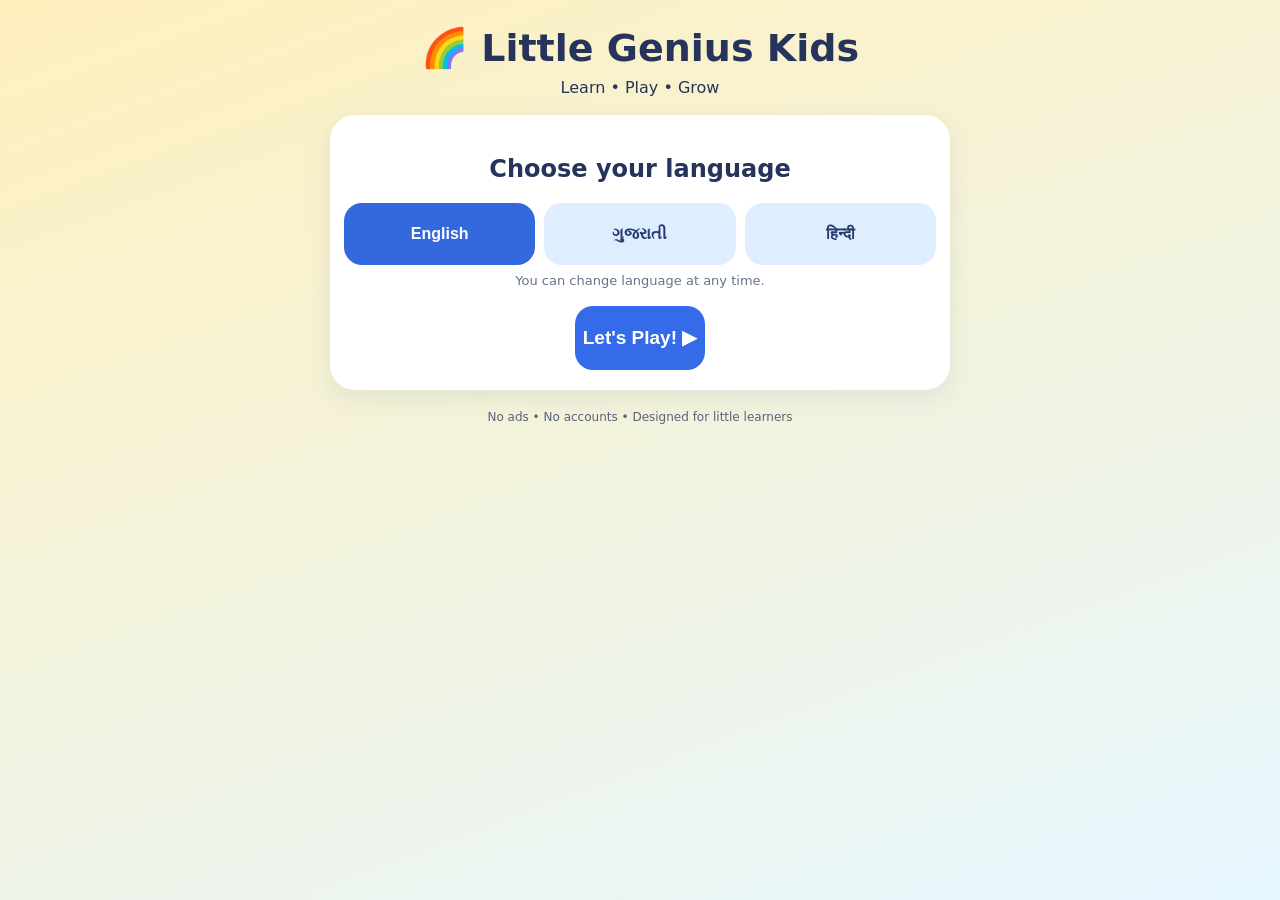
==== index.html @ 5a2c1adf "Add files via upload" ====
<!doctype html><html lang="en"><head><meta charset="utf-8"><meta name="viewport" content="width=device-width,initial-scale=1,viewport-fit=cover"><meta name="theme-color" content="#fff2cf"><meta name="description" content="Ad-free trilingual preschool learning games"><link rel="manifest" href="./manifest.webmanifest"><link rel="icon" href="./icons/icon-192.png"><title>Little Genius Kids</title><style>
:root{font-family:system-ui,-apple-system,'Noto Sans Gujarati','Noto Sans Devanagari',sans-serif;color:#26345b;background:#fff2cf}*{box-sizing:border-box}body{margin:0;min-height:100dvh;background:linear-gradient(160deg,#fff0bd,#e6f6ff)}main{max-width:650px;margin:auto;padding:18px 15px 42px;text-align:center}h1{font-size:clamp(25px,7vw,38px);margin:8px 0}p{margin:8px 0 18px}.panel{background:#fff;border-radius:25px;padding:20px 14px;box-shadow:0 8px 24px #4c64801c;margin:15px 0}.grid{display:grid;grid-template-columns:repeat(2,minmax(0,1fr));gap:12px}.langs{display:grid;grid-template-columns:repeat(3,minmax(0,1fr));gap:9px}button{border:0;border-radius:18px;min-height:64px;padding:12px 8px;font-size:19px;font-weight:750;background:#dfeeff;color:#243b6b;touch-action:manipulation;cursor:pointer}button:focus-visible{outline:4px solid #f59e0b}button:active{transform:scale(.97)}.lang{font-size:16px;min-height:62px}.selected{background:#3468dd;color:white}.category{background:#e8f7ec}.emoji{display:block;font-size:40px;margin-bottom:7px}.answer{min-height:105px;background:#f4f7ff;font-size:32px;overflow-wrap:anywhere}.answer.correct{background:#bbf7d0}.answer.wrong{background:#ffe4e6}.small{min-height:44px;font-size:15px;padding:9px 14px}.primary{background:#356be8;color:white}.hidden{display:none!important}.row{display:flex;justify-content:space-between;gap:10px;align-items:center}.question{font-size:clamp(23px,6vw,32px);margin:12px 0 18px}.feedback{font-size:21px;font-weight:800;min-height:36px;margin-top:14px}.muted{color:#64748b;font-size:13px}.pill{background:#fff1ad;border-radius:18px;padding:8px 12px;font-weight:800}#speech{background:#e8e7ff}#menu button{min-height:110px}#answers button{line-height:1.3}.symbol{font-size:64px;min-height:84px}footer{font-size:12px;color:#58627b;margin-top:20px}@media(prefers-reduced-motion:no-preference){button{transition:transform .1s}} </style></head><body><main><h1>🌈 Little Genius Kids</h1><p id="subtitle">Learn • Play • Grow</p><section class="panel" id="language-screen"><h2 id="choose-title">Choose your language</h2><div class="langs"><button class="lang selected" data-lang="en">English</button><button class="lang" data-lang="gu">ગુજરાતી</button><button class="lang" data-lang="hi">हिन्दी</button></div><p class="muted" id="lang-note">You can change language at any time.</p><button class="primary" id="begin">Let's Play! ▶</button></section><section class="panel hidden" id="menu"><div class="row"><button class="small" id="change-lang">🌍 Language</button><span class="pill">⭐ <span id="stars-menu">0</span></span></div><h2 id="pick-title">Choose a game</h2><div class="grid" id="categories"></div></section><section class="panel hidden" id="game"><div class="row"><button class="small" id="back">← Games</button><span class="pill">⭐ <span id="stars">0</span></span><span id="progress" class="muted"></span></div><div id="symbol" class="symbol" aria-hidden="true"></div><h2 class="question" id="question"></h2><button class="small" id="speech">🔊 Listen</button><div class="grid" id="answers" style="margin-top:18px"></div><div id="feedback" class="feedback" role="status" aria-live="polite"></div><button id="next" class="primary hidden">Next ➜</button></section><footer>No ads • No accounts • Designed for little learners</footer></main><script src="./app.js" defer></script></body></html>
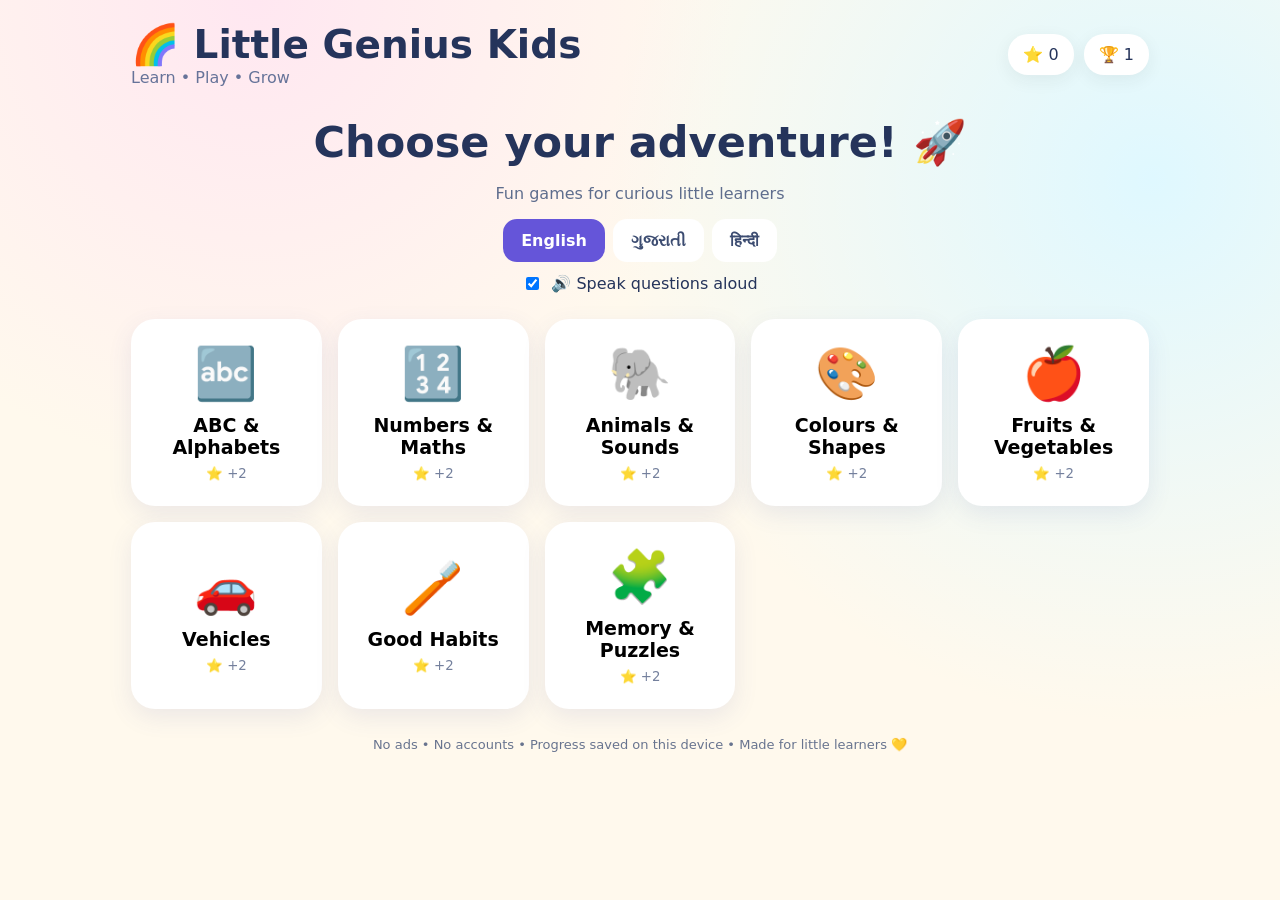
==== commit 5e388bf9: "Add files via upload" ====
--- a/index.html
+++ b/index.html
@@ -1,2 +1,3 @@
-<!doctype html><html lang="en"><head><meta charset="utf-8"><meta name="viewport" content="width=device-width,initial-scale=1,viewport-fit=cover"><meta name="theme-color" content="#fff2cf"><meta name="description" content="Ad-free trilingual preschool learning games"><link rel="manifest" href="./manifest.webmanifest"><link rel="icon" href="./icons/icon-192.png"><title>Little Genius Kids</title><style>
-:root{font-family:system-ui,-apple-system,'Noto Sans Gujarati','Noto Sans Devanagari',sans-serif;color:#26345b;background:#fff2cf}*{box-sizing:border-box}body{margin:0;min-height:100dvh;background:linear-gradient(160deg,#fff0bd,#e6f6ff)}main{max-width:650px;margin:auto;padding:18px 15px 42px;text-align:center}h1{font-size:clamp(25px,7vw,38px);margin:8px 0}p{margin:8px 0 18px}.panel{background:#fff;border-radius:25px;padding:20px 14px;box-shadow:0 8px 24px #4c64801c;margin:15px 0}.grid{display:grid;grid-template-columns:repeat(2,minmax(0,1fr));gap:12px}.langs{display:grid;grid-template-columns:repeat(3,minmax(0,1fr));gap:9px}button{border:0;border-radius:18px;min-height:64px;padding:12px 8px;font-size:19px;font-weight:750;background:#dfeeff;color:#243b6b;touch-action:manipulation;cursor:pointer}button:focus-visible{outline:4px solid #f59e0b}button:active{transform:scale(.97)}.lang{font-size:16px;min-height:62px}.selected{background:#3468dd;color:white}.category{background:#e8f7ec}.emoji{display:block;font-size:40px;margin-bottom:7px}.answer{min-height:105px;background:#f4f7ff;font-size:32px;overflow-wrap:anywhere}.answer.correct{background:#bbf7d0}.answer.wrong{background:#ffe4e6}.small{min-height:44px;font-size:15px;padding:9px 14px}.primary{background:#356be8;color:white}.hidden{display:none!important}.row{display:flex;justify-content:space-between;gap:10px;align-items:center}.question{font-size:clamp(23px,6vw,32px);margin:12px 0 18px}.feedback{font-size:21px;font-weight:800;min-height:36px;margin-top:14px}.muted{color:#64748b;font-size:13px}.pill{background:#fff1ad;border-radius:18px;padding:8px 12px;font-weight:800}#speech{background:#e8e7ff}#menu button{min-height:110px}#answers button{line-height:1.3}.symbol{font-size:64px;min-height:84px}footer{font-size:12px;color:#58627b;margin-top:20px}@media(prefers-reduced-motion:no-preference){button{transition:transform .1s}} </style></head><body><main><h1>🌈 Little Genius Kids</h1><p id="subtitle">Learn • Play • Grow</p><section class="panel" id="language-screen"><h2 id="choose-title">Choose your language</h2><div class="langs"><button class="lang selected" data-lang="en">English</button><button class="lang" data-lang="gu">ગુજરાતી</button><button class="lang" data-lang="hi">हिन्दी</button></div><p class="muted" id="lang-note">You can change language at any time.</p><button class="primary" id="begin">Let's Play! ▶</button></section><section class="panel hidden" id="menu"><div class="row"><button class="small" id="change-lang">🌍 Language</button><span class="pill">⭐ <span id="stars-menu">0</span></span></div><h2 id="pick-title">Choose a game</h2><div class="grid" id="categories"></div></section><section class="panel hidden" id="game"><div class="row"><button class="small" id="back">← Games</button><span class="pill">⭐ <span id="stars">0</span></span><span id="progress" class="muted"></span></div><div id="symbol" class="symbol" aria-hidden="true"></div><h2 class="question" id="question"></h2><button class="small" id="speech">🔊 Listen</button><div class="grid" id="answers" style="margin-top:18px"></div><div id="feedback" class="feedback" role="status" aria-live="polite"></div><button id="next" class="primary hidden">Next ➜</button></section><footer>No ads • No accounts • Designed for little learners</footer></main><script src="./app.js" defer></script></body></html>
+<!doctype html><html lang="en"><head><meta charset="utf-8"><meta name="viewport" content="width=device-width,initial-scale=1,viewport-fit=cover"><meta name="theme-color" content="#6956d9"><meta name="description" content="Little Genius Kids: playful learning in English, Gujarati and Hindi"><link rel="manifest" href="./manifest.webmanifest"><link rel="icon" href="./icons/icon-192.png"><link rel="apple-touch-icon" href="./icons/icon-192.png"><title>Little Genius Kids 🌈</title><style>
+:root{font-family:system-ui,-apple-system,sans-serif;color:#25345b;background:#fff9ed}*{box-sizing:border-box}body{margin:0;background:radial-gradient(circle at 20% 0%,#ffe7f1,transparent 35%),radial-gradient(circle at 90% 20%,#dff8ff,transparent 40%),#fff9ed;min-height:100vh}button,select{font:inherit}button{cursor:pointer;border:0}button:focus-visible{outline:4px solid #fcae37;outline-offset:3px}.wrap{max-width:1050px;margin:auto;padding:22px 16px 55px}.top{display:flex;justify-content:space-between;align-items:center;gap:12px;flex-wrap:wrap}.brand{font-weight:900;font-size:clamp(25px,5vw,39px)}.tag{color:#667399}.pill{background:white;border-radius:20px;padding:11px 15px;box-shadow:0 5px 18px #3331}.hero{text-align:center;margin:30px auto 26px}.hero h1{font-size:clamp(27px,5vw,43px);margin:12px 0}.hero p{color:#5e6d8d}.languages{display:flex;gap:8px;flex-wrap:wrap;justify-content:center}.lang{border-radius:14px;padding:12px 18px;background:#fff;color:#3c4c71;font-weight:800}.lang.active{background:#6555d9;color:white}.cards{display:grid;grid-template-columns:repeat(auto-fit,minmax(180px,1fr));gap:16px}.card{background:white;border-radius:24px;padding:23px 14px;box-shadow:0 8px 25px #4451a31a;text-align:center;border:2px solid transparent;transition:transform .15s}.card:hover{transform:translateY(-3px);border-color:#c7bfff}.emoji{font-size:51px;display:block;margin-bottom:10px}.card strong{font-size:19px;display:block}.card small{color:#74809d;display:block;margin-top:8px}.panel{max-width:700px;margin:25px auto;background:white;border-radius:28px;padding:clamp(18px,4vw,32px);box-shadow:0 12px 35px #384a8e20;text-align:center}.question{font-size:clamp(22px,4vw,31px);font-weight:850;margin:18px 0}.choices{display:grid;grid-template-columns:repeat(2,minmax(0,1fr));gap:12px}.choice{min-height:90px;padding:12px;border-radius:18px;background:#f1f4ff;color:#26365c;font-size:clamp(18px,3vw,25px);font-weight:750}.choice:disabled{opacity:.7}.choice.correct{background:#c8f7db}.choice.wrong{background:#ffd5d5}.primary{background:#6657da;color:white;border-radius:15px;padding:13px 22px;font-weight:800}.secondary{background:#e8e7fa;color:#3b3683;border-radius:15px;padding:12px 18px;font-weight:800}.actions{display:flex;gap:10px;justify-content:center;flex-wrap:wrap;margin-top:20px}.feedback{min-height:36px;font-weight:850;font-size:20px;margin:15px 0}.progress{height:12px;background:#e9eaf4;border-radius:15px;overflow:hidden}.bar{height:100%;background:linear-gradient(90deg,#7f75ef,#ffbc59);transition:width .2s}.stats{display:flex;gap:10px;justify-content:center;flex-wrap:wrap}.hide{display:none!important}.memory{display:grid;grid-template-columns:repeat(4,1fr);gap:10px}.tile{height:95px;border-radius:15px;background:#dedaff;font-size:37px}.tile.open{background:#fff2c6}.footer{text-align:center;margin-top:28px;color:#68748f;font-size:13px}.toggle{display:flex;justify-content:center;align-items:center;gap:9px;margin-top:12px}@media(max-width:420px){.choices{grid-template-columns:1fr}.memory .tile{height:72px}.cards{grid-template-columns:repeat(2,minmax(0,1fr))}.card{padding:18px 8px}.emoji{font-size:40px}}
+</style></head><body><div class="wrap"><header class="top"><div><div class="brand">🌈 Little Genius Kids</div><div class="tag">Learn • Play • Grow</div></div><div class="stats"><span class="pill" id="stars">⭐ 0</span><span class="pill" id="level">🏆 1</span></div></header><section id="home"><div class="hero"><h1 id="welcome">Choose your adventure! 🚀</h1><p id="subtitle">Fun games for curious little learners</p><div class="languages"><button class="lang" data-lang="en">English</button><button class="lang" data-lang="gu">ગુજરાતી</button><button class="lang" data-lang="hi">हिन्दी</button></div><label class="toggle"><input type="checkbox" id="voice" checked><span id="voiceLabel">🔊 Speak questions aloud</span></label></div><div class="cards" id="cards"></div></section><section id="game" class="hide"><div class="actions"><button class="secondary" id="back">← Home</button><button class="secondary" id="speak">🔊 Listen</button></div><div class="panel"><div class="stats"><span class="pill" id="category"></span><span class="pill" id="round"></span></div><div class="progress" style="margin:18px 0"><div class="bar" id="bar"></div></div><div class="question" id="question"></div><div id="choices" class="choices"></div><div id="memory" class="memory hide"></div><div id="feedback" class="feedback" aria-live="polite"></div><div class="actions"><button id="next" class="primary hide">Next ➜</button></div></div></section><footer class="footer">No ads • No accounts • Progress saved on this device • Made for little learners 💛</footer></div><script src="./app.js" defer></script></body></html>
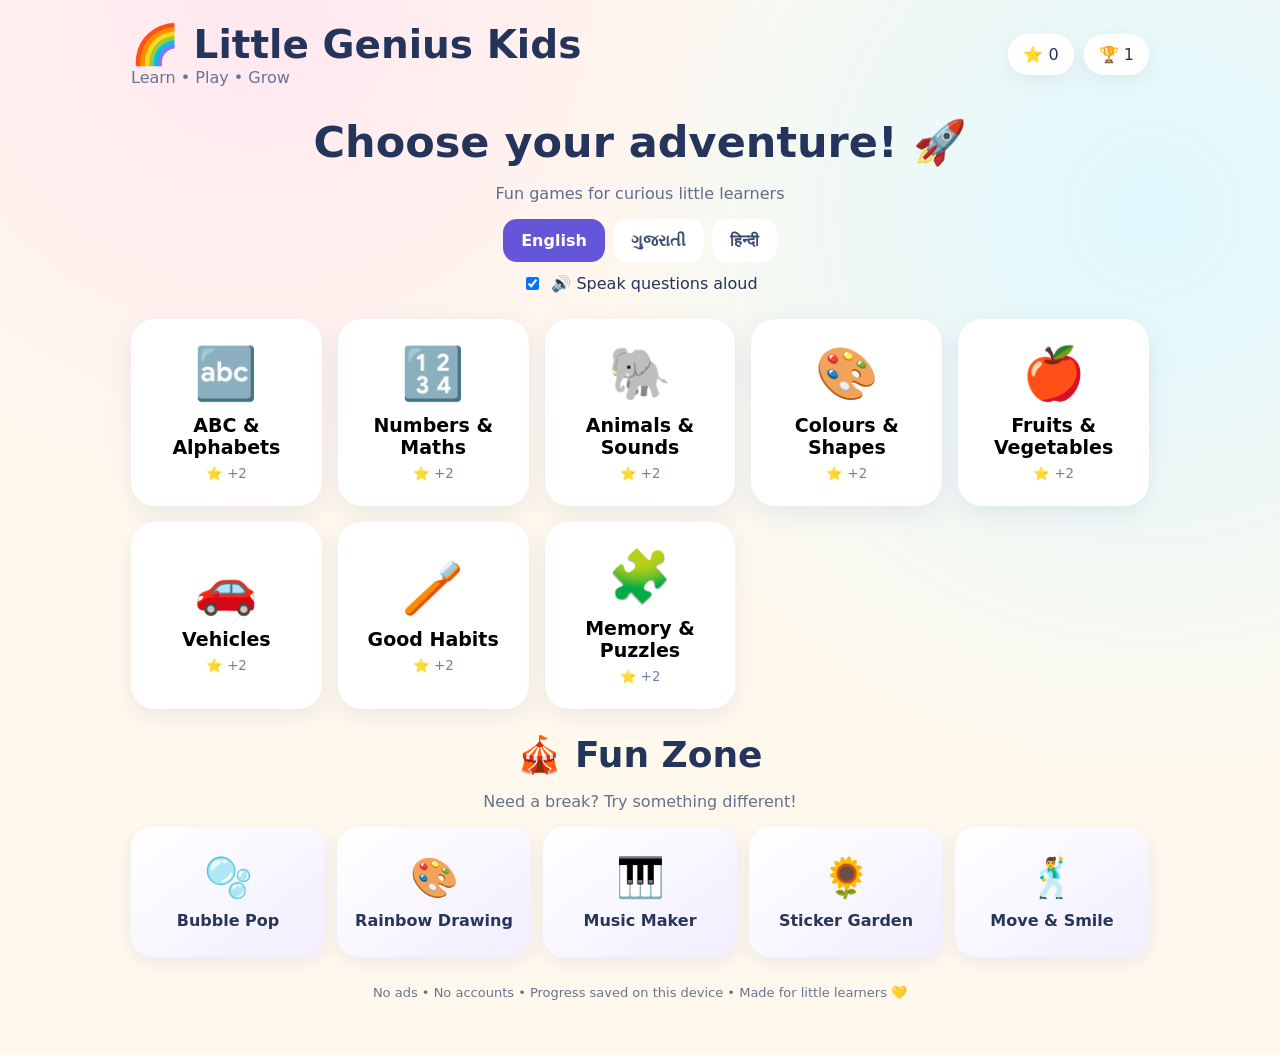
==== commit 4043c28a: "Add files via upload" ====
--- a/index.html
+++ b/index.html
@@ -1,3 +1,5 @@
 <!doctype html><html lang="en"><head><meta charset="utf-8"><meta name="viewport" content="width=device-width,initial-scale=1,viewport-fit=cover"><meta name="theme-color" content="#6956d9"><meta name="description" content="Little Genius Kids: playful learning in English, Gujarati and Hindi"><link rel="manifest" href="./manifest.webmanifest"><link rel="icon" href="./icons/icon-192.png"><link rel="apple-touch-icon" href="./icons/icon-192.png"><title>Little Genius Kids 🌈</title><style>
 :root{font-family:system-ui,-apple-system,sans-serif;color:#25345b;background:#fff9ed}*{box-sizing:border-box}body{margin:0;background:radial-gradient(circle at 20% 0%,#ffe7f1,transparent 35%),radial-gradient(circle at 90% 20%,#dff8ff,transparent 40%),#fff9ed;min-height:100vh}button,select{font:inherit}button{cursor:pointer;border:0}button:focus-visible{outline:4px solid #fcae37;outline-offset:3px}.wrap{max-width:1050px;margin:auto;padding:22px 16px 55px}.top{display:flex;justify-content:space-between;align-items:center;gap:12px;flex-wrap:wrap}.brand{font-weight:900;font-size:clamp(25px,5vw,39px)}.tag{color:#667399}.pill{background:white;border-radius:20px;padding:11px 15px;box-shadow:0 5px 18px #3331}.hero{text-align:center;margin:30px auto 26px}.hero h1{font-size:clamp(27px,5vw,43px);margin:12px 0}.hero p{color:#5e6d8d}.languages{display:flex;gap:8px;flex-wrap:wrap;justify-content:center}.lang{border-radius:14px;padding:12px 18px;background:#fff;color:#3c4c71;font-weight:800}.lang.active{background:#6555d9;color:white}.cards{display:grid;grid-template-columns:repeat(auto-fit,minmax(180px,1fr));gap:16px}.card{background:white;border-radius:24px;padding:23px 14px;box-shadow:0 8px 25px #4451a31a;text-align:center;border:2px solid transparent;transition:transform .15s}.card:hover{transform:translateY(-3px);border-color:#c7bfff}.emoji{font-size:51px;display:block;margin-bottom:10px}.card strong{font-size:19px;display:block}.card small{color:#74809d;display:block;margin-top:8px}.panel{max-width:700px;margin:25px auto;background:white;border-radius:28px;padding:clamp(18px,4vw,32px);box-shadow:0 12px 35px #384a8e20;text-align:center}.question{font-size:clamp(22px,4vw,31px);font-weight:850;margin:18px 0}.choices{display:grid;grid-template-columns:repeat(2,minmax(0,1fr));gap:12px}.choice{min-height:90px;padding:12px;border-radius:18px;background:#f1f4ff;color:#26365c;font-size:clamp(18px,3vw,25px);font-weight:750}.choice:disabled{opacity:.7}.choice.correct{background:#c8f7db}.choice.wrong{background:#ffd5d5}.primary{background:#6657da;color:white;border-radius:15px;padding:13px 22px;font-weight:800}.secondary{background:#e8e7fa;color:#3b3683;border-radius:15px;padding:12px 18px;font-weight:800}.actions{display:flex;gap:10px;justify-content:center;flex-wrap:wrap;margin-top:20px}.feedback{min-height:36px;font-weight:850;font-size:20px;margin:15px 0}.progress{height:12px;background:#e9eaf4;border-radius:15px;overflow:hidden}.bar{height:100%;background:linear-gradient(90deg,#7f75ef,#ffbc59);transition:width .2s}.stats{display:flex;gap:10px;justify-content:center;flex-wrap:wrap}.hide{display:none!important}.memory{display:grid;grid-template-columns:repeat(4,1fr);gap:10px}.tile{height:95px;border-radius:15px;background:#dedaff;font-size:37px}.tile.open{background:#fff2c6}.footer{text-align:center;margin-top:28px;color:#68748f;font-size:13px}.toggle{display:flex;justify-content:center;align-items:center;gap:9px;margin-top:12px}@media(max-width:420px){.choices{grid-template-columns:1fr}.memory .tile{height:72px}.cards{grid-template-columns:repeat(2,minmax(0,1fr))}.card{padding:18px 8px}.emoji{font-size:40px}}
-</style></head><body><div class="wrap"><header class="top"><div><div class="brand">🌈 Little Genius Kids</div><div class="tag">Learn • Play • Grow</div></div><div class="stats"><span class="pill" id="stars">⭐ 0</span><span class="pill" id="level">🏆 1</span></div></header><section id="home"><div class="hero"><h1 id="welcome">Choose your adventure! 🚀</h1><p id="subtitle">Fun games for curious little learners</p><div class="languages"><button class="lang" data-lang="en">English</button><button class="lang" data-lang="gu">ગુજરાતી</button><button class="lang" data-lang="hi">हिन्दी</button></div><label class="toggle"><input type="checkbox" id="voice" checked><span id="voiceLabel">🔊 Speak questions aloud</span></label></div><div class="cards" id="cards"></div></section><section id="game" class="hide"><div class="actions"><button class="secondary" id="back">← Home</button><button class="secondary" id="speak">🔊 Listen</button></div><div class="panel"><div class="stats"><span class="pill" id="category"></span><span class="pill" id="round"></span></div><div class="progress" style="margin:18px 0"><div class="bar" id="bar"></div></div><div class="question" id="question"></div><div id="choices" class="choices"></div><div id="memory" class="memory hide"></div><div id="feedback" class="feedback" aria-live="polite"></div><div class="actions"><button id="next" class="primary hide">Next ➜</button></div></div></section><footer class="footer">No ads • No accounts • Progress saved on this device • Made for little learners 💛</footer></div><script src="./app.js" defer></script></body></html>
+
+.fun-intro{margin:25px 0 15px;text-align:center}.fun-intro h2{font-size:clamp(25px,5vw,36px);margin:8px}.fun-intro p{color:#63718d}.fun-grid{display:grid;grid-template-columns:repeat(auto-fit,minmax(145px,1fr));gap:12px}.fun-card{padding:18px 9px;border-radius:21px;background:linear-gradient(145deg,#fff,#f2eeff);box-shadow:0 5px 18px #3344aa19;color:#29365b;font-weight:850;min-height:130px}.fun-card .emoji{font-size:39px}.fun-panel{max-width:750px;margin:22px auto;background:white;border-radius:26px;padding:20px;text-align:center;box-shadow:0 8px 24px #4451a322}.fun-area{min-height:300px;border-radius:20px;background:#f4f7ff;position:relative;overflow:hidden;margin:15px auto;touch-action:manipulation}.bubble{position:absolute;border-radius:50%;border:3px solid #ffffff99;box-shadow:inset -8px -9px 18px #ffffff55,0 5px 14px #2222;font-size:26px;display:grid;place-items:center;transition:transform .12s}.bubble:active{transform:scale(.8)}.paint{width:100%;height:320px;touch-action:none;border-radius:16px;background:white;border:2px dashed #d6d7ef;display:block}.swatches{display:flex;justify-content:center;gap:9px;flex-wrap:wrap;margin:12px}.swatch{width:44px;height:44px;border-radius:50%;border:3px solid #ddd}.swatch.selected{outline:3px solid #444;outline-offset:2px}.keypad{display:grid;grid-template-columns:repeat(4,1fr);gap:10px;margin:15px auto;max-width:480px}.music-key{min-height:105px;border-radius:15px;color:#26365b;font-size:24px;font-weight:900;box-shadow:0 5px 0 #0002}.sticker-tray{display:flex;justify-content:center;gap:7px;flex-wrap:wrap}.sticker-btn{font-size:32px;background:#fff;border-radius:12px;padding:9px}.placed{position:absolute;background:none;font-size:37px;transform:translate(-50%,-50%)}.move-emoji{font-size:85px;margin:20px}.fun-message{font-weight:800;font-size:20px;min-height:34px}.fun-panel button{touch-action:manipulation}@media(max-width:440px){.fun-grid{grid-template-columns:repeat(2,minmax(0,1fr))}.fun-area{min-height:265px}}
+</style></head><body><div class="wrap"><header class="top"><div><div class="brand">🌈 Little Genius Kids</div><div class="tag">Learn • Play • Grow</div></div><div class="stats"><span class="pill" id="stars">⭐ 0</span><span class="pill" id="level">🏆 1</span></div></header><section id="home"><div class="hero"><h1 id="welcome">Choose your adventure! 🚀</h1><p id="subtitle">Fun games for curious little learners</p><div class="languages"><button class="lang" data-lang="en">English</button><button class="lang" data-lang="gu">ગુજરાતી</button><button class="lang" data-lang="hi">हिन्दी</button></div><label class="toggle"><input type="checkbox" id="voice" checked><span id="voiceLabel">🔊 Speak questions aloud</span></label></div><div class="cards" id="cards"></div><div class="fun-intro"><h2 id="funTitle">🎪 Fun Zone</h2><p id="funSubtitle">Need a break? Play something different!</p></div><div class="fun-grid" id="funCards"></div></section><section id="fun" class="hide"><div class="actions"><button class="secondary" id="funBack">← Home</button></div><div class="fun-panel"><h2 id="funHeading"></h2><p id="funInstructions"></p><div id="funContent"></div><div class="fun-message" id="funMessage" aria-live="polite"></div><div class="actions" id="funActions"></div></div></section><section id="game" class="hide"><div class="actions"><button class="secondary" id="back">← Home</button><button class="secondary" id="speak">🔊 Listen</button></div><div class="panel"><div class="stats"><span class="pill" id="category"></span><span class="pill" id="round"></span></div><div class="progress" style="margin:18px 0"><div class="bar" id="bar"></div></div><div class="question" id="question"></div><div id="choices" class="choices"></div><div id="memory" class="memory hide"></div><div id="feedback" class="feedback" aria-live="polite"></div><div class="actions"><button id="next" class="primary hide">Next ➜</button></div></div></section><footer class="footer">No ads • No accounts • Progress saved on this device • Made for little learners 💛</footer></div><script src="./app.js" defer></script><script src="./fun-zone.js" defer></script></body></html>
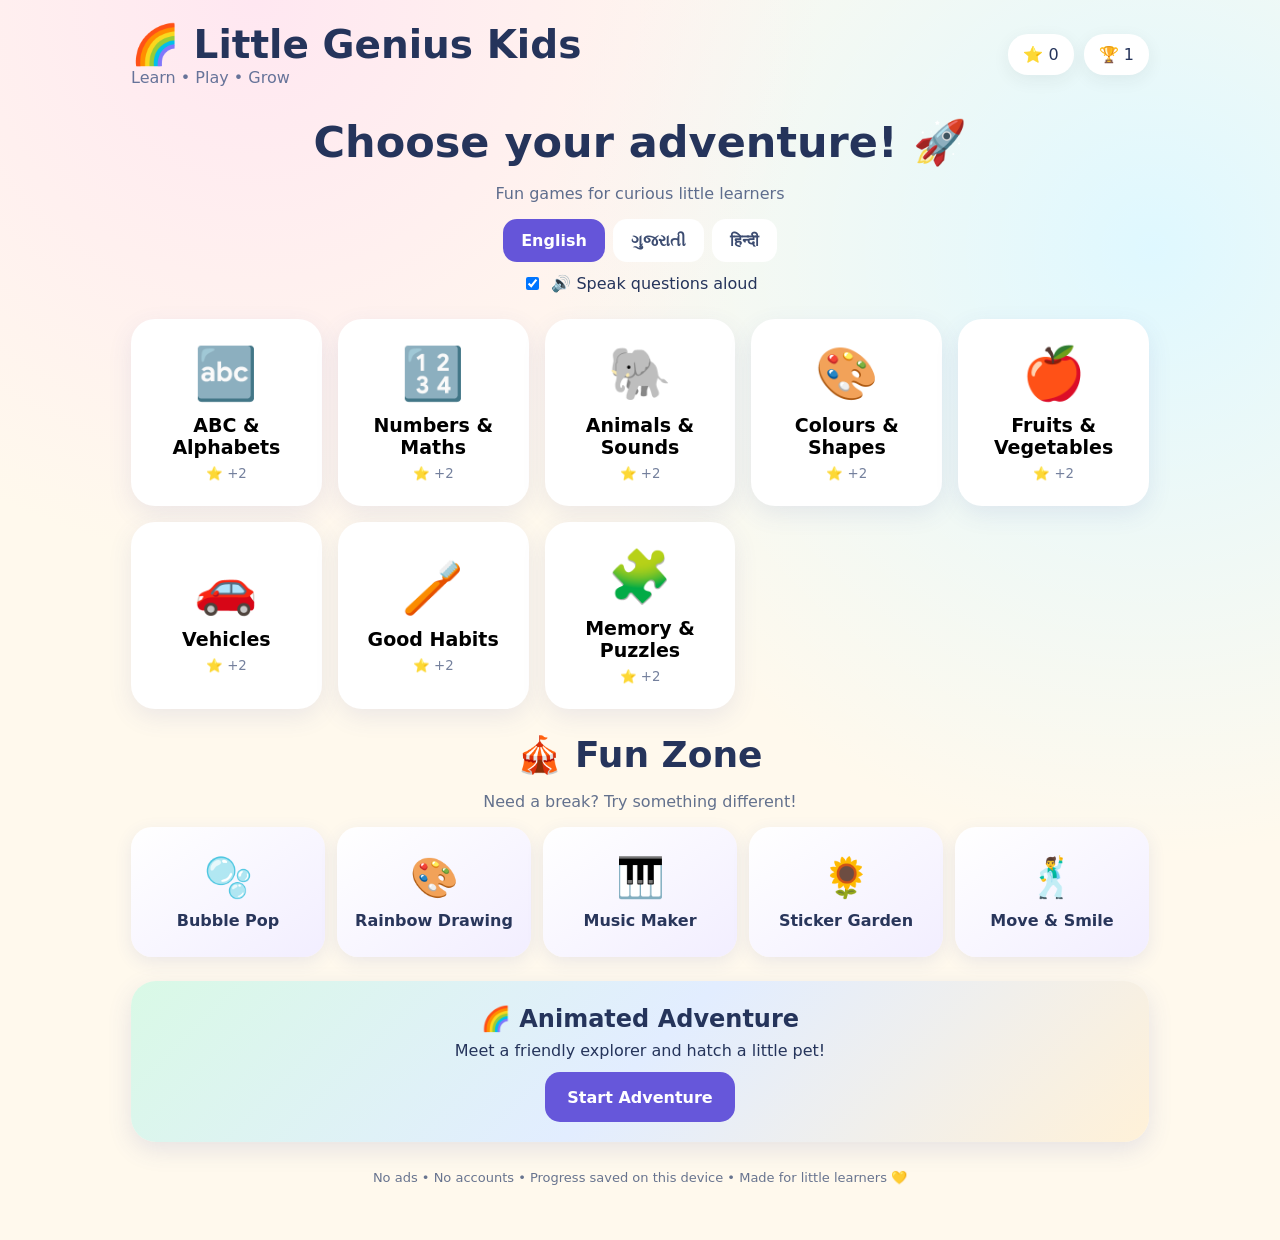
==== commit 97c62d4f: "Add files via upload" ====
--- a/index.html
+++ b/index.html
@@ -2,4 +2,4 @@
 :root{font-family:system-ui,-apple-system,sans-serif;color:#25345b;background:#fff9ed}*{box-sizing:border-box}body{margin:0;background:radial-gradient(circle at 20% 0%,#ffe7f1,transparent 35%),radial-gradient(circle at 90% 20%,#dff8ff,transparent 40%),#fff9ed;min-height:100vh}button,select{font:inherit}button{cursor:pointer;border:0}button:focus-visible{outline:4px solid #fcae37;outline-offset:3px}.wrap{max-width:1050px;margin:auto;padding:22px 16px 55px}.top{display:flex;justify-content:space-between;align-items:center;gap:12px;flex-wrap:wrap}.brand{font-weight:900;font-size:clamp(25px,5vw,39px)}.tag{color:#667399}.pill{background:white;border-radius:20px;padding:11px 15px;box-shadow:0 5px 18px #3331}.hero{text-align:center;margin:30px auto 26px}.hero h1{font-size:clamp(27px,5vw,43px);margin:12px 0}.hero p{color:#5e6d8d}.languages{display:flex;gap:8px;flex-wrap:wrap;justify-content:center}.lang{border-radius:14px;padding:12px 18px;background:#fff;color:#3c4c71;font-weight:800}.lang.active{background:#6555d9;color:white}.cards{display:grid;grid-template-columns:repeat(auto-fit,minmax(180px,1fr));gap:16px}.card{background:white;border-radius:24px;padding:23px 14px;box-shadow:0 8px 25px #4451a31a;text-align:center;border:2px solid transparent;transition:transform .15s}.card:hover{transform:translateY(-3px);border-color:#c7bfff}.emoji{font-size:51px;display:block;margin-bottom:10px}.card strong{font-size:19px;display:block}.card small{color:#74809d;display:block;margin-top:8px}.panel{max-width:700px;margin:25px auto;background:white;border-radius:28px;padding:clamp(18px,4vw,32px);box-shadow:0 12px 35px #384a8e20;text-align:center}.question{font-size:clamp(22px,4vw,31px);font-weight:850;margin:18px 0}.choices{display:grid;grid-template-columns:repeat(2,minmax(0,1fr));gap:12px}.choice{min-height:90px;padding:12px;border-radius:18px;background:#f1f4ff;color:#26365c;font-size:clamp(18px,3vw,25px);font-weight:750}.choice:disabled{opacity:.7}.choice.correct{background:#c8f7db}.choice.wrong{background:#ffd5d5}.primary{background:#6657da;color:white;border-radius:15px;padding:13px 22px;font-weight:800}.secondary{background:#e8e7fa;color:#3b3683;border-radius:15px;padding:12px 18px;font-weight:800}.actions{display:flex;gap:10px;justify-content:center;flex-wrap:wrap;margin-top:20px}.feedback{min-height:36px;font-weight:850;font-size:20px;margin:15px 0}.progress{height:12px;background:#e9eaf4;border-radius:15px;overflow:hidden}.bar{height:100%;background:linear-gradient(90deg,#7f75ef,#ffbc59);transition:width .2s}.stats{display:flex;gap:10px;justify-content:center;flex-wrap:wrap}.hide{display:none!important}.memory{display:grid;grid-template-columns:repeat(4,1fr);gap:10px}.tile{height:95px;border-radius:15px;background:#dedaff;font-size:37px}.tile.open{background:#fff2c6}.footer{text-align:center;margin-top:28px;color:#68748f;font-size:13px}.toggle{display:flex;justify-content:center;align-items:center;gap:9px;margin-top:12px}@media(max-width:420px){.choices{grid-template-columns:1fr}.memory .tile{height:72px}.cards{grid-template-columns:repeat(2,minmax(0,1fr))}.card{padding:18px 8px}.emoji{font-size:40px}}
 
 .fun-intro{margin:25px 0 15px;text-align:center}.fun-intro h2{font-size:clamp(25px,5vw,36px);margin:8px}.fun-intro p{color:#63718d}.fun-grid{display:grid;grid-template-columns:repeat(auto-fit,minmax(145px,1fr));gap:12px}.fun-card{padding:18px 9px;border-radius:21px;background:linear-gradient(145deg,#fff,#f2eeff);box-shadow:0 5px 18px #3344aa19;color:#29365b;font-weight:850;min-height:130px}.fun-card .emoji{font-size:39px}.fun-panel{max-width:750px;margin:22px auto;background:white;border-radius:26px;padding:20px;text-align:center;box-shadow:0 8px 24px #4451a322}.fun-area{min-height:300px;border-radius:20px;background:#f4f7ff;position:relative;overflow:hidden;margin:15px auto;touch-action:manipulation}.bubble{position:absolute;border-radius:50%;border:3px solid #ffffff99;box-shadow:inset -8px -9px 18px #ffffff55,0 5px 14px #2222;font-size:26px;display:grid;place-items:center;transition:transform .12s}.bubble:active{transform:scale(.8)}.paint{width:100%;height:320px;touch-action:none;border-radius:16px;background:white;border:2px dashed #d6d7ef;display:block}.swatches{display:flex;justify-content:center;gap:9px;flex-wrap:wrap;margin:12px}.swatch{width:44px;height:44px;border-radius:50%;border:3px solid #ddd}.swatch.selected{outline:3px solid #444;outline-offset:2px}.keypad{display:grid;grid-template-columns:repeat(4,1fr);gap:10px;margin:15px auto;max-width:480px}.music-key{min-height:105px;border-radius:15px;color:#26365b;font-size:24px;font-weight:900;box-shadow:0 5px 0 #0002}.sticker-tray{display:flex;justify-content:center;gap:7px;flex-wrap:wrap}.sticker-btn{font-size:32px;background:#fff;border-radius:12px;padding:9px}.placed{position:absolute;background:none;font-size:37px;transform:translate(-50%,-50%)}.move-emoji{font-size:85px;margin:20px}.fun-message{font-weight:800;font-size:20px;min-height:34px}.fun-panel button{touch-action:manipulation}@media(max-width:440px){.fun-grid{grid-template-columns:repeat(2,minmax(0,1fr))}.fun-area{min-height:265px}}
-</style></head><body><div class="wrap"><header class="top"><div><div class="brand">🌈 Little Genius Kids</div><div class="tag">Learn • Play • Grow</div></div><div class="stats"><span class="pill" id="stars">⭐ 0</span><span class="pill" id="level">🏆 1</span></div></header><section id="home"><div class="hero"><h1 id="welcome">Choose your adventure! 🚀</h1><p id="subtitle">Fun games for curious little learners</p><div class="languages"><button class="lang" data-lang="en">English</button><button class="lang" data-lang="gu">ગુજરાતી</button><button class="lang" data-lang="hi">हिन्दी</button></div><label class="toggle"><input type="checkbox" id="voice" checked><span id="voiceLabel">🔊 Speak questions aloud</span></label></div><div class="cards" id="cards"></div><div class="fun-intro"><h2 id="funTitle">🎪 Fun Zone</h2><p id="funSubtitle">Need a break? Play something different!</p></div><div class="fun-grid" id="funCards"></div></section><section id="fun" class="hide"><div class="actions"><button class="secondary" id="funBack">← Home</button></div><div class="fun-panel"><h2 id="funHeading"></h2><p id="funInstructions"></p><div id="funContent"></div><div class="fun-message" id="funMessage" aria-live="polite"></div><div class="actions" id="funActions"></div></div></section><section id="game" class="hide"><div class="actions"><button class="secondary" id="back">← Home</button><button class="secondary" id="speak">🔊 Listen</button></div><div class="panel"><div class="stats"><span class="pill" id="category"></span><span class="pill" id="round"></span></div><div class="progress" style="margin:18px 0"><div class="bar" id="bar"></div></div><div class="question" id="question"></div><div id="choices" class="choices"></div><div id="memory" class="memory hide"></div><div id="feedback" class="feedback" aria-live="polite"></div><div class="actions"><button id="next" class="primary hide">Next ➜</button></div></div></section><footer class="footer">No ads • No accounts • Progress saved on this device • Made for little learners 💛</footer></div><script src="./app.js" defer></script><script src="./fun-zone.js" defer></script></body></html>
+</style><link rel="stylesheet" href="./adventure.css"></head><body><div class="wrap"><header class="top"><div><div class="brand">🌈 Little Genius Kids</div><div class="tag">Learn • Play • Grow</div></div><div class="stats"><span class="pill" id="stars">⭐ 0</span><span class="pill" id="level">🏆 1</span></div></header><section id="home"><div class="hero"><h1 id="welcome">Choose your adventure! 🚀</h1><p id="subtitle">Fun games for curious little learners</p><div class="languages"><button class="lang" data-lang="en">English</button><button class="lang" data-lang="gu">ગુજરાતી</button><button class="lang" data-lang="hi">हिन्दी</button></div><label class="toggle"><input type="checkbox" id="voice" checked><span id="voiceLabel">🔊 Speak questions aloud</span></label></div><div class="cards" id="cards"></div><div class="fun-intro"><h2 id="funTitle">🎪 Fun Zone</h2><p id="funSubtitle">Need a break? Play something different!</p></div><div class="fun-grid" id="funCards"></div></section><section id="fun" class="hide"><div class="actions"><button class="secondary" id="funBack">← Home</button></div><div class="fun-panel"><h2 id="funHeading"></h2><p id="funInstructions"></p><div id="funContent"></div><div class="fun-message" id="funMessage" aria-live="polite"></div><div class="actions" id="funActions"></div></div></section><section id="game" class="hide"><div class="actions"><button class="secondary" id="back">← Home</button><button class="secondary" id="speak">🔊 Listen</button></div><div class="panel"><div class="stats"><span class="pill" id="category"></span><span class="pill" id="round"></span></div><div class="progress" style="margin:18px 0"><div class="bar" id="bar"></div></div><div class="question" id="question"></div><div id="choices" class="choices"></div><div id="memory" class="memory hide"></div><div id="feedback" class="feedback" aria-live="polite"></div><div class="actions"><button id="next" class="primary hide">Next ➜</button></div></div></section><footer class="footer">No ads • No accounts • Progress saved on this device • Made for little learners 💛</footer></div><script src="./app.js" defer></script><script src="./fun-zone.js" defer></script><script src="./adventure.js" defer></script></body></html>
--- a/adventure.css
+++ b/adventure.css
@@ -0,0 +1 @@
+.adventure-entry{margin:24px auto;padding:20px;border-radius:25px;background:linear-gradient(135deg,#d9f9e6,#e2edff,#fff1d8);text-align:center;box-shadow:0 8px 24px #4451a322}.adventure-entry h2{margin:4px 0 8px}.adventure-entry p{margin:0 0 12px}.adventure-entry button{min-height:50px}.adventure-panel{max-width:780px;margin:18px auto;background:#fff;border-radius:25px;padding:16px;box-shadow:0 10px 28px #4451a322;text-align:center}.adventure-scene{position:relative;height:min(56vw,330px);min-height:230px;overflow:hidden;border-radius:22px;background:linear-gradient(#8ed6ff 0%,#dff7ff 65%,#7ed07c 65%,#54b65e 100%);isolation:isolate}.adventure-sun{position:absolute;right:9%;top:10%;width:48px;height:48px;background:#ffe37d;border-radius:50%;box-shadow:0 0 0 12px #ffe37d44}.adventure-cloud{position:absolute;top:14%;left:12%;font-size:47px;animation:lgk-cloud 12s ease-in-out infinite alternate}.adventure-hill{position:absolute;bottom:18%;left:-10%;width:75%;height:30%;background:#83cb76;border-radius:50% 50% 0 0}.adventure-hill.two{left:50%;bottom:17%;background:#66b968}.adventure-actor{position:absolute;bottom:17%;left:36%;font-size:clamp(65px,11vw,100px);line-height:1;transform-origin:50% 100%;filter:drop-shadow(0 8px 4px #22442244);transition:left .5s ease;animation:lgk-breathe 2.6s ease-in-out infinite}.adventure-pet{position:absolute;bottom:18%;left:64%;font-size:clamp(42px,8vw,67px);line-height:1;animation:lgk-breathe 2.9s ease-in-out infinite}.adventure-egg{position:absolute;bottom:18%;left:64%;font-size:clamp(42px,8vw,67px);line-height:1;animation:lgk-wiggle 1.6s ease-in-out infinite}.adventure-flower{position:absolute;bottom:13%;font-size:32px}.adventure-flower.a{left:12%}.adventure-flower.b{right:12%}.adventure-actor.lgk-jump{animation:lgk-jump .65s ease-in-out}.adventure-pet.lgk-hop{animation:lgk-jump .65s ease-in-out}.adventure-egg.lgk-hatch{animation:lgk-wiggle .28s ease-in-out 3}.adventure-controls{display:flex;justify-content:center;gap:10px;flex-wrap:wrap;margin:16px 0}.adventure-controls button{min-height:48px;padding:11px 16px;border-radius:14px;background:#e7e9ff;color:#302e76;font-weight:800}.adventure-controls button:focus-visible{outline:4px solid #fcae37;outline-offset:3px}.adventure-status{font-weight:750;min-height:28px;color:#304c66}.adventure-options{display:flex;gap:14px;justify-content:center;flex-wrap:wrap;align-items:center;margin-top:10px}.adventure-options label{display:flex;align-items:center;gap:6px}.adventure-options input{width:19px;height:19px}.adventure-scene.lgk-calm *, .adventure-scene.lgk-calm *::before,.adventure-scene.lgk-calm *::after{animation:none!important;transition:none!important}@keyframes lgk-breathe{0%,100%{transform:translateY(0)}50%{transform:translateY(-5px)}}@keyframes lgk-cloud{from{transform:translateX(0)}to{transform:translateX(35px)}}@keyframes lgk-wiggle{0%,100%{transform:rotate(0)}25%{transform:rotate(-7deg)}75%{transform:rotate(7deg)}}@keyframes lgk-jump{0%,100%{transform:translateY(0)}45%{transform:translateY(-55px)}}@media(prefers-reduced-motion:reduce){.adventure-scene *, .adventure-scene *::before,.adventure-scene *::after{animation:none!important;transition:none!important}}@media(max-width:450px){.adventure-controls button{flex:1 1 42%}}
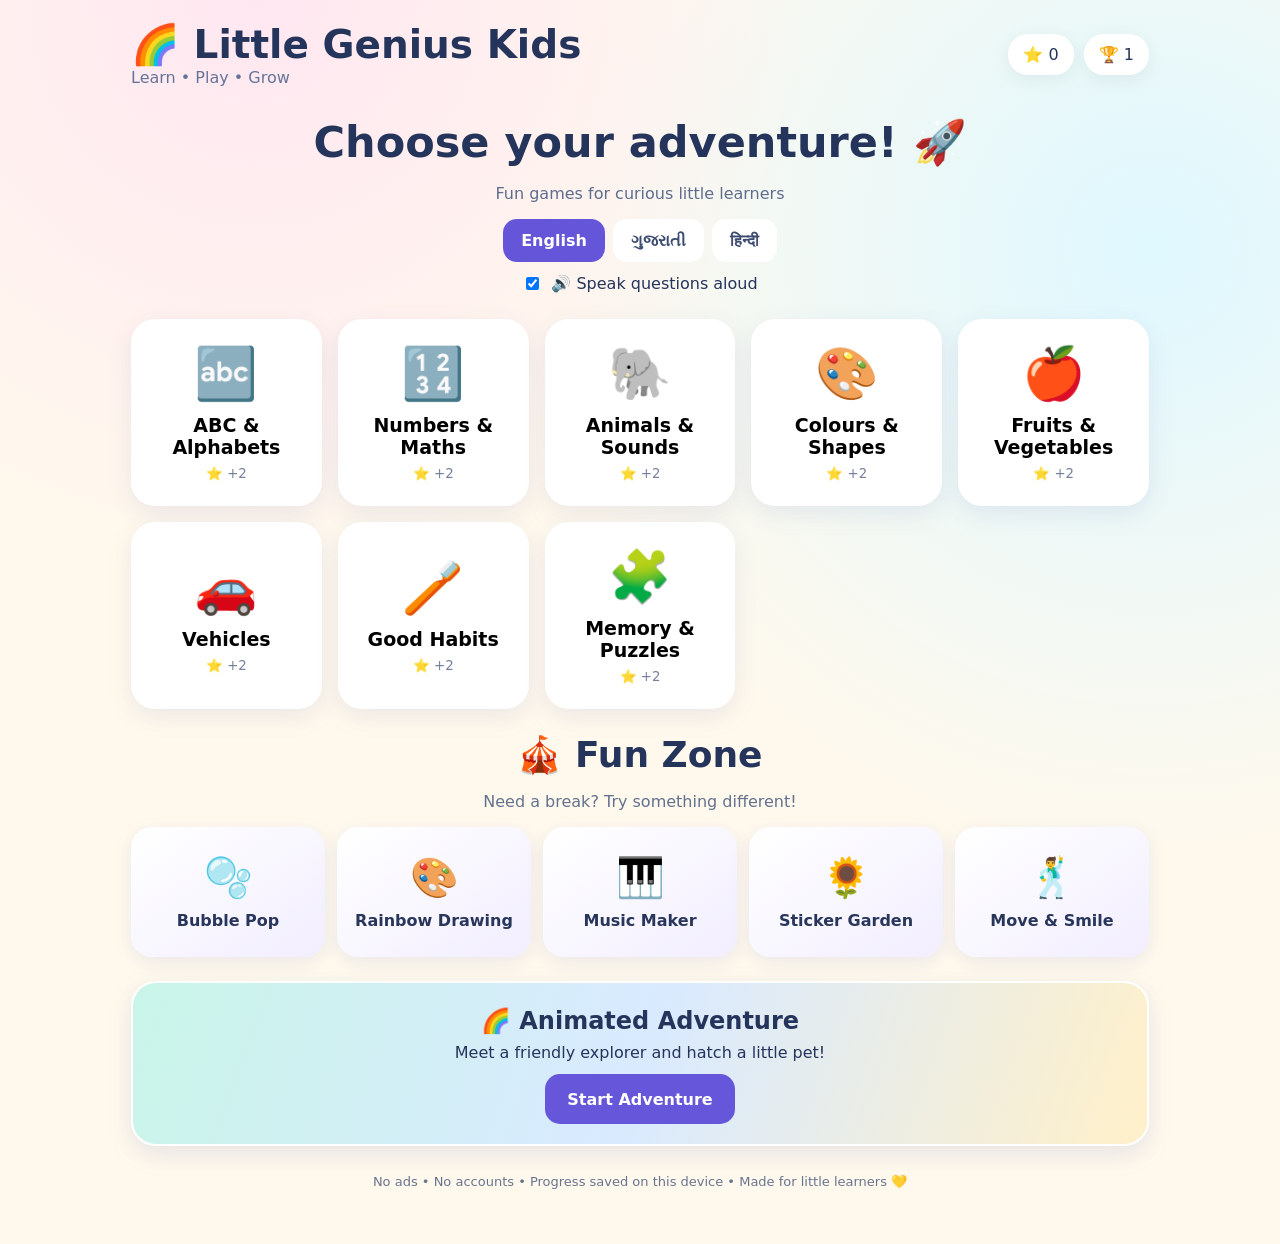
==== commit 1f3b0616: "Add files via upload" ====
--- a/index.html
+++ b/index.html
@@ -2,4 +2,4 @@
 :root{font-family:system-ui,-apple-system,sans-serif;color:#25345b;background:#fff9ed}*{box-sizing:border-box}body{margin:0;background:radial-gradient(circle at 20% 0%,#ffe7f1,transparent 35%),radial-gradient(circle at 90% 20%,#dff8ff,transparent 40%),#fff9ed;min-height:100vh}button,select{font:inherit}button{cursor:pointer;border:0}button:focus-visible{outline:4px solid #fcae37;outline-offset:3px}.wrap{max-width:1050px;margin:auto;padding:22px 16px 55px}.top{display:flex;justify-content:space-between;align-items:center;gap:12px;flex-wrap:wrap}.brand{font-weight:900;font-size:clamp(25px,5vw,39px)}.tag{color:#667399}.pill{background:white;border-radius:20px;padding:11px 15px;box-shadow:0 5px 18px #3331}.hero{text-align:center;margin:30px auto 26px}.hero h1{font-size:clamp(27px,5vw,43px);margin:12px 0}.hero p{color:#5e6d8d}.languages{display:flex;gap:8px;flex-wrap:wrap;justify-content:center}.lang{border-radius:14px;padding:12px 18px;background:#fff;color:#3c4c71;font-weight:800}.lang.active{background:#6555d9;color:white}.cards{display:grid;grid-template-columns:repeat(auto-fit,minmax(180px,1fr));gap:16px}.card{background:white;border-radius:24px;padding:23px 14px;box-shadow:0 8px 25px #4451a31a;text-align:center;border:2px solid transparent;transition:transform .15s}.card:hover{transform:translateY(-3px);border-color:#c7bfff}.emoji{font-size:51px;display:block;margin-bottom:10px}.card strong{font-size:19px;display:block}.card small{color:#74809d;display:block;margin-top:8px}.panel{max-width:700px;margin:25px auto;background:white;border-radius:28px;padding:clamp(18px,4vw,32px);box-shadow:0 12px 35px #384a8e20;text-align:center}.question{font-size:clamp(22px,4vw,31px);font-weight:850;margin:18px 0}.choices{display:grid;grid-template-columns:repeat(2,minmax(0,1fr));gap:12px}.choice{min-height:90px;padding:12px;border-radius:18px;background:#f1f4ff;color:#26365c;font-size:clamp(18px,3vw,25px);font-weight:750}.choice:disabled{opacity:.7}.choice.correct{background:#c8f7db}.choice.wrong{background:#ffd5d5}.primary{background:#6657da;color:white;border-radius:15px;padding:13px 22px;font-weight:800}.secondary{background:#e8e7fa;color:#3b3683;border-radius:15px;padding:12px 18px;font-weight:800}.actions{display:flex;gap:10px;justify-content:center;flex-wrap:wrap;margin-top:20px}.feedback{min-height:36px;font-weight:850;font-size:20px;margin:15px 0}.progress{height:12px;background:#e9eaf4;border-radius:15px;overflow:hidden}.bar{height:100%;background:linear-gradient(90deg,#7f75ef,#ffbc59);transition:width .2s}.stats{display:flex;gap:10px;justify-content:center;flex-wrap:wrap}.hide{display:none!important}.memory{display:grid;grid-template-columns:repeat(4,1fr);gap:10px}.tile{height:95px;border-radius:15px;background:#dedaff;font-size:37px}.tile.open{background:#fff2c6}.footer{text-align:center;margin-top:28px;color:#68748f;font-size:13px}.toggle{display:flex;justify-content:center;align-items:center;gap:9px;margin-top:12px}@media(max-width:420px){.choices{grid-template-columns:1fr}.memory .tile{height:72px}.cards{grid-template-columns:repeat(2,minmax(0,1fr))}.card{padding:18px 8px}.emoji{font-size:40px}}
 
 .fun-intro{margin:25px 0 15px;text-align:center}.fun-intro h2{font-size:clamp(25px,5vw,36px);margin:8px}.fun-intro p{color:#63718d}.fun-grid{display:grid;grid-template-columns:repeat(auto-fit,minmax(145px,1fr));gap:12px}.fun-card{padding:18px 9px;border-radius:21px;background:linear-gradient(145deg,#fff,#f2eeff);box-shadow:0 5px 18px #3344aa19;color:#29365b;font-weight:850;min-height:130px}.fun-card .emoji{font-size:39px}.fun-panel{max-width:750px;margin:22px auto;background:white;border-radius:26px;padding:20px;text-align:center;box-shadow:0 8px 24px #4451a322}.fun-area{min-height:300px;border-radius:20px;background:#f4f7ff;position:relative;overflow:hidden;margin:15px auto;touch-action:manipulation}.bubble{position:absolute;border-radius:50%;border:3px solid #ffffff99;box-shadow:inset -8px -9px 18px #ffffff55,0 5px 14px #2222;font-size:26px;display:grid;place-items:center;transition:transform .12s}.bubble:active{transform:scale(.8)}.paint{width:100%;height:320px;touch-action:none;border-radius:16px;background:white;border:2px dashed #d6d7ef;display:block}.swatches{display:flex;justify-content:center;gap:9px;flex-wrap:wrap;margin:12px}.swatch{width:44px;height:44px;border-radius:50%;border:3px solid #ddd}.swatch.selected{outline:3px solid #444;outline-offset:2px}.keypad{display:grid;grid-template-columns:repeat(4,1fr);gap:10px;margin:15px auto;max-width:480px}.music-key{min-height:105px;border-radius:15px;color:#26365b;font-size:24px;font-weight:900;box-shadow:0 5px 0 #0002}.sticker-tray{display:flex;justify-content:center;gap:7px;flex-wrap:wrap}.sticker-btn{font-size:32px;background:#fff;border-radius:12px;padding:9px}.placed{position:absolute;background:none;font-size:37px;transform:translate(-50%,-50%)}.move-emoji{font-size:85px;margin:20px}.fun-message{font-weight:800;font-size:20px;min-height:34px}.fun-panel button{touch-action:manipulation}@media(max-width:440px){.fun-grid{grid-template-columns:repeat(2,minmax(0,1fr))}.fun-area{min-height:265px}}
-</style><link rel="stylesheet" href="./adventure.css"></head><body><div class="wrap"><header class="top"><div><div class="brand">🌈 Little Genius Kids</div><div class="tag">Learn • Play • Grow</div></div><div class="stats"><span class="pill" id="stars">⭐ 0</span><span class="pill" id="level">🏆 1</span></div></header><section id="home"><div class="hero"><h1 id="welcome">Choose your adventure! 🚀</h1><p id="subtitle">Fun games for curious little learners</p><div class="languages"><button class="lang" data-lang="en">English</button><button class="lang" data-lang="gu">ગુજરાતી</button><button class="lang" data-lang="hi">हिन्दी</button></div><label class="toggle"><input type="checkbox" id="voice" checked><span id="voiceLabel">🔊 Speak questions aloud</span></label></div><div class="cards" id="cards"></div><div class="fun-intro"><h2 id="funTitle">🎪 Fun Zone</h2><p id="funSubtitle">Need a break? Play something different!</p></div><div class="fun-grid" id="funCards"></div></section><section id="fun" class="hide"><div class="actions"><button class="secondary" id="funBack">← Home</button></div><div class="fun-panel"><h2 id="funHeading"></h2><p id="funInstructions"></p><div id="funContent"></div><div class="fun-message" id="funMessage" aria-live="polite"></div><div class="actions" id="funActions"></div></div></section><section id="game" class="hide"><div class="actions"><button class="secondary" id="back">← Home</button><button class="secondary" id="speak">🔊 Listen</button></div><div class="panel"><div class="stats"><span class="pill" id="category"></span><span class="pill" id="round"></span></div><div class="progress" style="margin:18px 0"><div class="bar" id="bar"></div></div><div class="question" id="question"></div><div id="choices" class="choices"></div><div id="memory" class="memory hide"></div><div id="feedback" class="feedback" aria-live="polite"></div><div class="actions"><button id="next" class="primary hide">Next ➜</button></div></div></section><footer class="footer">No ads • No accounts • Progress saved on this device • Made for little learners 💛</footer></div><script src="./app.js" defer></script><script src="./fun-zone.js" defer></script><script src="./adventure.js" defer></script></body></html>
+</style><link rel="stylesheet" href="./adventure.css"><link rel="stylesheet" href="./level2.css"></head><body><div class="wrap"><header class="top"><div><div class="brand">🌈 Little Genius Kids</div><div class="tag">Learn • Play • Grow</div></div><div class="stats"><span class="pill" id="stars">⭐ 0</span><span class="pill" id="level">🏆 1</span></div></header><section id="home"><div class="hero"><h1 id="welcome">Choose your adventure! 🚀</h1><p id="subtitle">Fun games for curious little learners</p><div class="languages"><button class="lang" data-lang="en">English</button><button class="lang" data-lang="gu">ગુજરાતી</button><button class="lang" data-lang="hi">हिन्दी</button></div><label class="toggle"><input type="checkbox" id="voice" checked><span id="voiceLabel">🔊 Speak questions aloud</span></label></div><div class="cards" id="cards"></div><div class="fun-intro"><h2 id="funTitle">🎪 Fun Zone</h2><p id="funSubtitle">Need a break? Play something different!</p></div><div class="fun-grid" id="funCards"></div></section><section id="fun" class="hide"><div class="actions"><button class="secondary" id="funBack">← Home</button></div><div class="fun-panel"><h2 id="funHeading"></h2><p id="funInstructions"></p><div id="funContent"></div><div class="fun-message" id="funMessage" aria-live="polite"></div><div class="actions" id="funActions"></div></div></section><section id="game" class="hide"><div class="actions"><button class="secondary" id="back">← Home</button><button class="secondary" id="speak">🔊 Listen</button></div><div class="panel"><div class="stats"><span class="pill" id="category"></span><span class="pill" id="round"></span></div><div class="progress" style="margin:18px 0"><div class="bar" id="bar"></div></div><div class="question" id="question"></div><div id="choices" class="choices"></div><div id="memory" class="memory hide"></div><div id="feedback" class="feedback" aria-live="polite"></div><div class="actions"><button id="next" class="primary hide">Next ➜</button></div></div></section><footer class="footer">No ads • No accounts • Progress saved on this device • Made for little learners 💛</footer></div><script src="./app.js" defer></script><script src="./fun-zone.js" defer></script><script src="./adventure.js" defer></script><script src="./level2.js" defer></script></body></html>
--- a/adventure.css
+++ b/adventure.css
@@ -1 +1,18 @@
 .adventure-entry{margin:24px auto;padding:20px;border-radius:25px;background:linear-gradient(135deg,#d9f9e6,#e2edff,#fff1d8);text-align:center;box-shadow:0 8px 24px #4451a322}.adventure-entry h2{margin:4px 0 8px}.adventure-entry p{margin:0 0 12px}.adventure-entry button{min-height:50px}.adventure-panel{max-width:780px;margin:18px auto;background:#fff;border-radius:25px;padding:16px;box-shadow:0 10px 28px #4451a322;text-align:center}.adventure-scene{position:relative;height:min(56vw,330px);min-height:230px;overflow:hidden;border-radius:22px;background:linear-gradient(#8ed6ff 0%,#dff7ff 65%,#7ed07c 65%,#54b65e 100%);isolation:isolate}.adventure-sun{position:absolute;right:9%;top:10%;width:48px;height:48px;background:#ffe37d;border-radius:50%;box-shadow:0 0 0 12px #ffe37d44}.adventure-cloud{position:absolute;top:14%;left:12%;font-size:47px;animation:lgk-cloud 12s ease-in-out infinite alternate}.adventure-hill{position:absolute;bottom:18%;left:-10%;width:75%;height:30%;background:#83cb76;border-radius:50% 50% 0 0}.adventure-hill.two{left:50%;bottom:17%;background:#66b968}.adventure-actor{position:absolute;bottom:17%;left:36%;font-size:clamp(65px,11vw,100px);line-height:1;transform-origin:50% 100%;filter:drop-shadow(0 8px 4px #22442244);transition:left .5s ease;animation:lgk-breathe 2.6s ease-in-out infinite}.adventure-pet{position:absolute;bottom:18%;left:64%;font-size:clamp(42px,8vw,67px);line-height:1;animation:lgk-breathe 2.9s ease-in-out infinite}.adventure-egg{position:absolute;bottom:18%;left:64%;font-size:clamp(42px,8vw,67px);line-height:1;animation:lgk-wiggle 1.6s ease-in-out infinite}.adventure-flower{position:absolute;bottom:13%;font-size:32px}.adventure-flower.a{left:12%}.adventure-flower.b{right:12%}.adventure-actor.lgk-jump{animation:lgk-jump .65s ease-in-out}.adventure-pet.lgk-hop{animation:lgk-jump .65s ease-in-out}.adventure-egg.lgk-hatch{animation:lgk-wiggle .28s ease-in-out 3}.adventure-controls{display:flex;justify-content:center;gap:10px;flex-wrap:wrap;margin:16px 0}.adventure-controls button{min-height:48px;padding:11px 16px;border-radius:14px;background:#e7e9ff;color:#302e76;font-weight:800}.adventure-controls button:focus-visible{outline:4px solid #fcae37;outline-offset:3px}.adventure-status{font-weight:750;min-height:28px;color:#304c66}.adventure-options{display:flex;gap:14px;justify-content:center;flex-wrap:wrap;align-items:center;margin-top:10px}.adventure-options label{display:flex;align-items:center;gap:6px}.adventure-options input{width:19px;height:19px}.adventure-scene.lgk-calm *, .adventure-scene.lgk-calm *::before,.adventure-scene.lgk-calm *::after{animation:none!important;transition:none!important}@keyframes lgk-breathe{0%,100%{transform:translateY(0)}50%{transform:translateY(-5px)}}@keyframes lgk-cloud{from{transform:translateX(0)}to{transform:translateX(35px)}}@keyframes lgk-wiggle{0%,100%{transform:rotate(0)}25%{transform:rotate(-7deg)}75%{transform:rotate(7deg)}}@keyframes lgk-jump{0%,100%{transform:translateY(0)}45%{transform:translateY(-55px)}}@media(prefers-reduced-motion:reduce){.adventure-scene *, .adventure-scene *::before,.adventure-scene *::after{animation:none!important;transition:none!important}}@media(max-width:450px){.adventure-controls button{flex:1 1 42%}}
+
+/* HD block-world art upgrade — scalable original vector artwork, no network requests */
+.adventure-scene{background:#85d5ff url("./art/block-world.svg") center center/cover no-repeat;border:3px solid #b9ecff;box-shadow:inset 0 0 0 2px #ffffff66,0 12px 25px #2b7c8540;height:min(57vw,370px);min-height:250px}
+.adventure-sun,.adventure-hill,.adventure-flower{display:none}
+.adventure-cloud{font-size:38px;top:8%;left:8%;opacity:.8}
+.adventure-actor,.adventure-pet,.adventure-egg{background-position:center bottom;background-repeat:no-repeat;background-size:contain;filter:drop-shadow(0 10px 4px #16452d55);font-size:0!important}
+.adventure-actor{width:clamp(85px,17vw,145px);height:clamp(130px,26vw,210px);left:36%;bottom:9%;background-image:url("./art/explorer.svg")}
+.adventure-pet{width:clamp(80px,15vw,125px);height:clamp(85px,17vw,140px);left:66%;bottom:11%;background-image:url("./art/dragon.svg")}
+.adventure-egg{width:clamp(65px,12vw,105px);height:clamp(90px,17vw,140px);left:68%;bottom:10%;background-image:url("./art/egg.svg")}
+.adventure-panel{background:linear-gradient(#fff,#f6fcff);border:1px solid #dceffa}
+.adventure-entry{background:linear-gradient(110deg,#c9f5e8,#d9eaff,#fff0c9);border:2px solid #fff}
+.adventure-controls button{background:#dfeaff;box-shadow:0 4px 0 #b7c6eb;transition:background .15s}
+.adventure-controls button:active{box-shadow:none;transform:translateY(3px)}
+@media(max-width:450px){.adventure-scene{min-height:260px}.adventure-actor{left:31%}.adventure-pet{left:65%}.adventure-egg{left:65%}}
+
+.adventure-actor.lgk-wave{animation:lgk-wave .7s ease-in-out}
+@keyframes lgk-wave{0%,100%{transform:rotate(0)}35%{transform:rotate(-9deg)}65%{transform:rotate(8deg)}}
--- a/level2.css
+++ b/level2.css
@@ -0,0 +1 @@
+.lgk2{margin:24px 0 0;padding:18px;border-radius:20px;background:#f1f9ff;border:2px solid #d8eaff}.lgk2 h3{margin:12px 0;font-size:22px}.lgk2 p{margin:10px}.lgk2-avatars,.lgk2-places,.lgk2-answers{display:flex;flex-wrap:wrap;justify-content:center;gap:10px}.lgk2 button{font:inherit;cursor:pointer;border-radius:15px;border:2px solid #b6c9f4;padding:12px;background:white;color:#29385e;font-weight:750;min-height:52px}.lgk2-avatar.selected{border-color:#6d56e2;background:#e8e1ff}.lgk2-place{min-width:135px;background:linear-gradient(#e3ffe6,#fff)!important}.lgk2-mission{margin-top:20px;padding:15px;border-radius:18px;background:#fff}.lgk2-answer{min-width:110px}.lgk2 button:focus-visible{outline:3px solid #ffab3d;outline-offset:2px}.lgk2 button:disabled{opacity:.55}.lgk2 #lgk2Feedback{font-weight:800;min-height:25px}@media(max-width:450px){.lgk2{padding:10px}.lgk2-avatar{flex:1 1 42%}.lgk2-place{flex:1 1 100%}}
